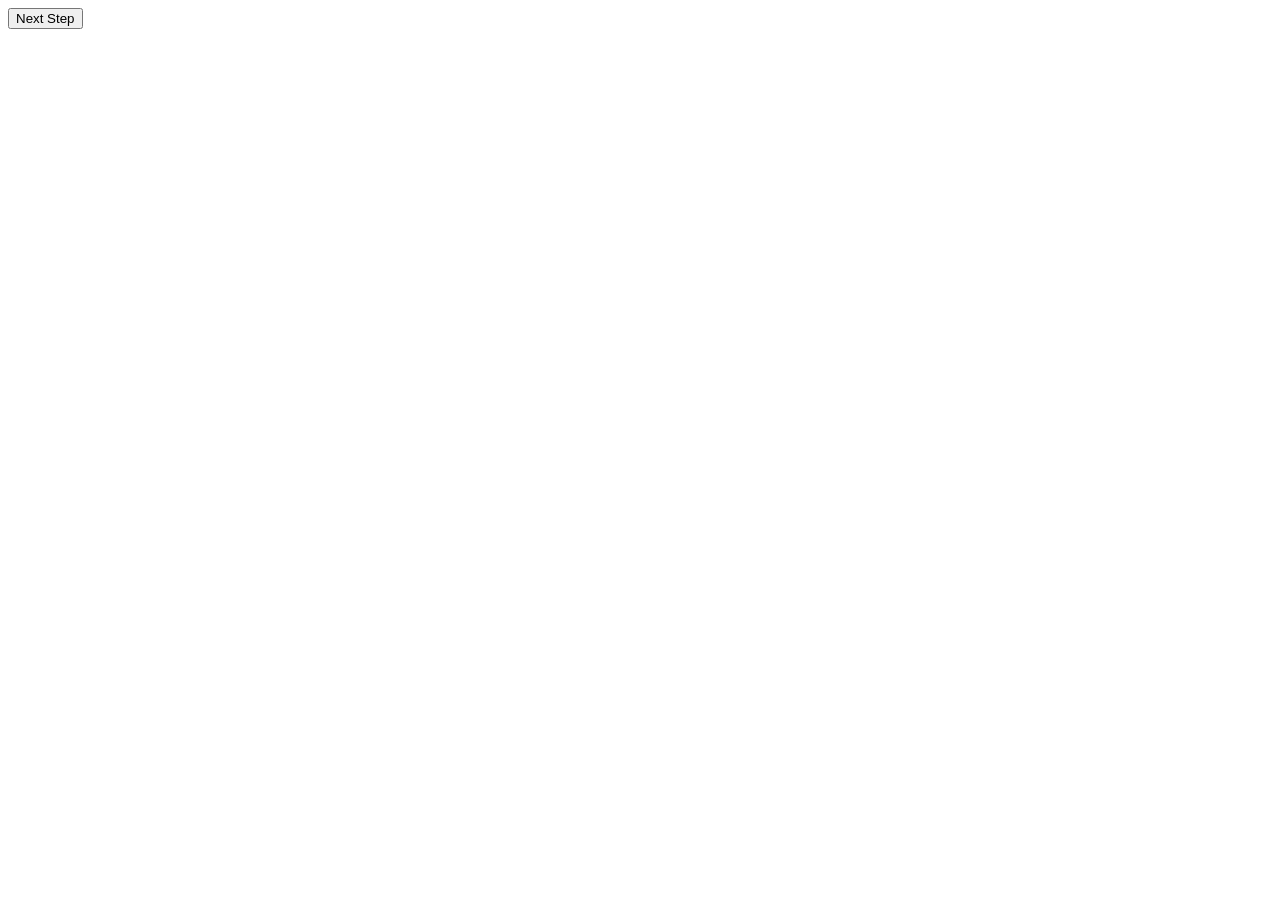
==== index.html @ 6f4abfc7 "Fix file structure and completed index.html" ====
<!DOCTYPE html>
<html lang="en">
<head>
  <meta charset="UTF-8">
  <meta name="viewport" content="width=device-width, initial-scale=1.0">
  <title>Compute Metrics Hub</title>
</head>
<body>
  <!-- Target element for FormWizard class -->
  <button id="nextBtn">Next Step</button>

  <!-- type="module" is strictly required to enable ES6 import/export syntax -->
  <script type="module" src="./assets/js/main.js"></script>
</body>
</html>
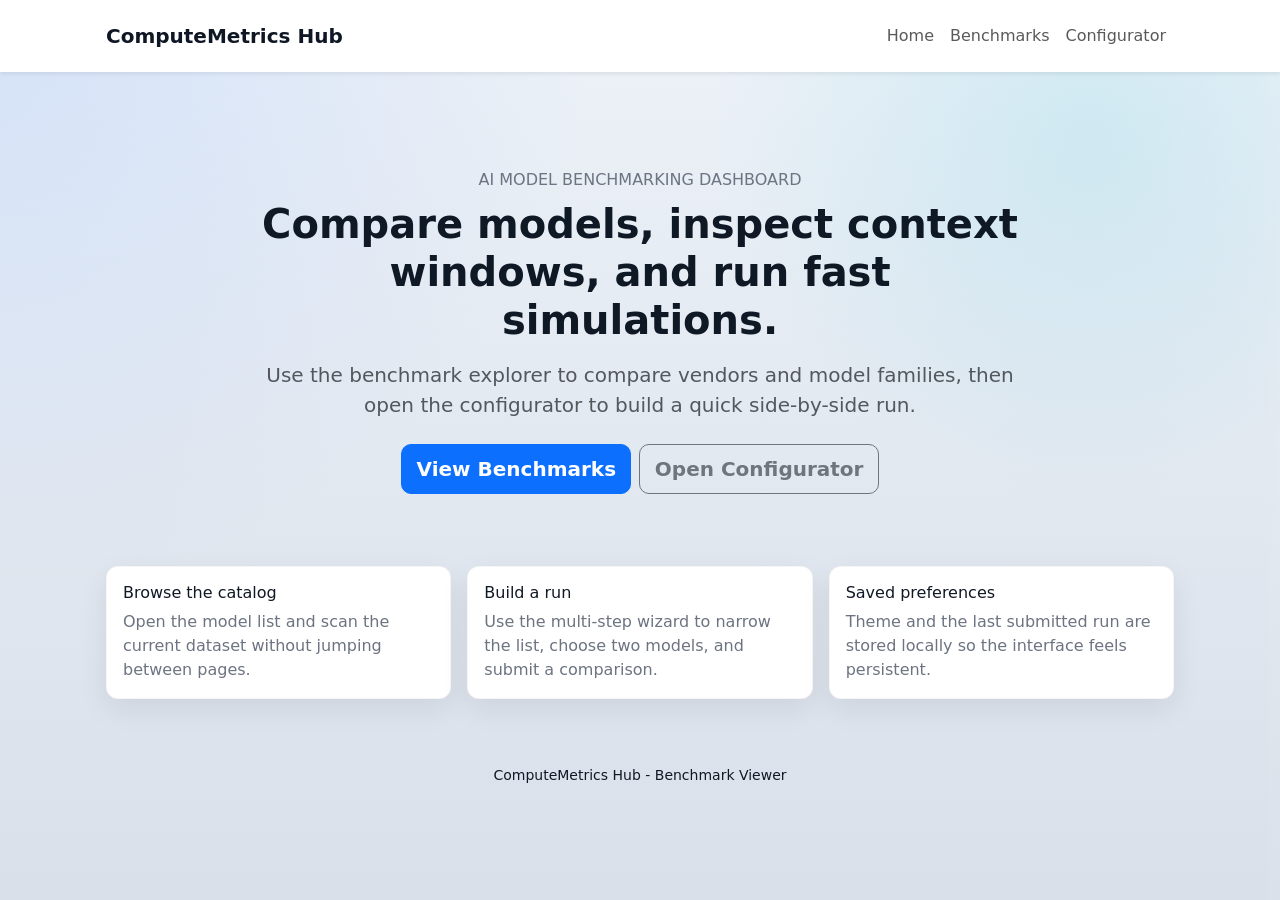
==== commit 962c1616: "Improve UI, tests, and benchmark flow" ====
--- a/index.html
+++ b/index.html
@@ -1,15 +1,73 @@
-<!DOCTYPE html>
+<!doctype html>
 <html lang="en">
 <head>
-  <meta charset="UTF-8">
-  <meta name="viewport" content="width=device-width, initial-scale=1.0">
-  <title>Compute Metrics Hub</title>
+  <meta charset="utf-8" />
+  <meta name="viewport" content="width=device-width,initial-scale=1" />
+  <title>ComputeMetrics Hub - Home</title>
+
+  <link href="https://cdn.jsdelivr.net/npm/bootstrap@5.3.0/dist/css/bootstrap.min.css" rel="stylesheet">
+  <link rel="stylesheet" href="assets/css/styles.css">
 </head>
 <body>
-  <!-- Target element for FormWizard class -->
-  <button id="nextBtn">Next Step</button>
+  <header class="site-header">
+    <nav class="navbar navbar-expand-lg navbar-light bg-white shadow-sm">
+      <div class="container">
+        <a class="navbar-brand fw-bold" href="index.html">ComputeMetrics Hub</a>
+        <button class="navbar-toggler" type="button" data-bs-toggle="collapse" data-bs-target="#navMenu" aria-label="Toggle navigation">
+          <span class="navbar-toggler-icon"></span>
+        </button>
+        <div class="collapse navbar-collapse" id="navMenu">
+          <ul class="navbar-nav ms-auto">
+            <li class="nav-item"><a class="nav-link" href="index.html">Home</a></li>
+            <li class="nav-item"><a class="nav-link" href="benchmarks.html">Benchmarks</a></li>
+            <li class="nav-item"><a class="nav-link" href="configurator.html">Configurator</a></li>
+          </ul>
+        </div>
+      </div>
+    </nav>
+  </header>
 
-  <!-- type="module" is strictly required to enable ES6 import/export syntax -->
-  <script type="module" src="./assets/js/main.js"></script>
+  <main class="container py-5">
+    <section class="hero text-center py-5 mb-4">
+      <div class="hero-inner mx-auto" style="max-width: 780px;">
+        <p class="small-muted text-uppercase mb-2">AI Model Benchmarking Dashboard</p>
+        <h1 class="display-6 fw-semibold mb-3">Compare models, inspect context windows, and run fast simulations.</h1>
+        <p class="lead text-muted mb-4">
+          Use the benchmark explorer to compare vendors and model families, then open the configurator to build a quick side-by-side run.
+        </p>
+        <div class="d-flex flex-column flex-sm-row justify-content-center gap-2">
+          <a class="btn btn-primary btn-lg" href="benchmarks.html">View Benchmarks</a>
+          <a class="btn btn-outline-secondary btn-lg" href="configurator.html">Open Configurator</a>
+        </div>
+      </div>
+    </section>
+
+    <section class="row g-3">
+      <div class="col-md-4">
+        <div class="selector-card h-100">
+          <h2 class="h6 mb-2">Browse the catalog</h2>
+          <p class="small-muted mb-0">Open the model list and scan the current dataset without jumping between pages.</p>
+        </div>
+      </div>
+      <div class="col-md-4">
+        <div class="selector-card h-100">
+          <h2 class="h6 mb-2">Build a run</h2>
+          <p class="small-muted mb-0">Use the multi-step wizard to narrow the list, choose two models, and submit a comparison.</p>
+        </div>
+      </div>
+      <div class="col-md-4">
+        <div class="selector-card h-100">
+          <h2 class="h6 mb-2">Saved preferences</h2>
+          <p class="small-muted mb-0">Theme and the last submitted run are stored locally so the interface feels persistent.</p>
+        </div>
+      </div>
+    </section>
+  </main>
+
+  <footer class="text-center py-3">
+    <small>ComputeMetrics Hub - Benchmark Viewer</small>
+  </footer>
+
+  <script src="https://cdn.jsdelivr.net/npm/bootstrap@5.3.0/dist/js/bootstrap.bundle.min.js"></script>
 </body>
-</html>+</html>
--- a/assets/css/styles.css
+++ b/assets/css/styles.css
@@ -0,0 +1,219 @@
+/* Hand-tuned theme for ComputeMetrics Hub.
+   Clean surfaces, soft contrast, and a little motion so the app feels intentional. */
+:root{
+  --bg:#d9e0ea;
+  --bg-accent: radial-gradient(circle at top left, rgba(105, 158, 255, 0.18), transparent 38%),
+               radial-gradient(circle at 85% 15%, rgba(6, 182, 212, 0.12), transparent 28%),
+               linear-gradient(180deg, #edf2f8 0%, #d9e0ea 100%);
+  --panel:#ffffff;
+  --muted:#6b7280;
+  --text:#0f1724;
+  --accent:#89b2ef;
+  --cta-gradient: linear-gradient(90deg,#0d6efd,#06b6d4);
+  --card-radius:12px;
+  --glass: rgba(15,23,36,0.03);
+  --shadow: 0 10px 30px rgba(2, 6, 23, 0.08);
+}
+
+:root[data-theme="dark"]{
+  --bg: #071025;
+  --bg-accent: radial-gradient(circle at top left, rgba(96, 165, 250, 0.18), transparent 35%),
+               radial-gradient(circle at 85% 15%, rgba(110, 231, 183, 0.10), transparent 25%),
+               linear-gradient(180deg, #06101f 0%, #071025 100%);
+  --panel: rgba(255,255,255,0.03);
+  --muted:#9aa4b2;
+  --text:#e6eef8;
+  --accent:#60a5fa;
+  --cta-gradient: linear-gradient(90deg,#60a5fa,#6ee7b7);
+  --shadow: 0 18px 42px rgba(0,0,0,0.22);
+}
+
+*{box-sizing:border-box}
+html,body{height:100%}
+body{
+  margin:0;
+  font-family:Inter, system-ui, -apple-system, "Segoe UI", Roboto, "Helvetica Neue", Arial;
+  background:var(--bg-accent), var(--bg);
+  color:var(--text);
+  -webkit-font-smoothing:antialiased;
+  -moz-osx-font-smoothing:grayscale;
+  padding-bottom:40px;
+  position:relative;
+}
+
+body::before{
+  content:'';
+  position:fixed;
+  inset:0;
+  pointer-events:none;
+  background:
+    linear-gradient(rgba(255,255,255,0.04), rgba(255,255,255,0.04)),
+    linear-gradient(90deg, transparent 0, transparent 98%, rgba(255,255,255,0.12) 100%);
+  mix-blend-mode:soft-light;
+  opacity:.35;
+}
+
+/* Header */
+.navbar{background:transparent;padding:1rem 0}
+.navbar-brand{font-weight:700;color:var(--text)}
+
+/* Controls */
+.input-group-text{background:transparent;border:1px solid rgba(0,0,0,0.06);color:var(--muted)}
+.form-control{background:var(--panel);border:1px solid rgba(0,0,0,0.06);color:var(--text)}
+.form-select{background:var(--panel);border:1px solid rgba(0,0,0,0.06);color:var(--text)}
+.small-muted{color:var(--muted)}
+
+/* Compare panel layout */
+.compare-panel{display:grid;grid-template-columns:1fr 220px 1fr;gap:1rem;align-items:start}
+@media(max-width:900px){ .compare-panel{grid-template-columns:1fr; } .compare-center{order:3} }
+
+/* Selector card */
+.selector-card{
+  background:var(--panel);
+  border-radius:var(--card-radius);
+  padding:1rem;
+  box-shadow:var(--shadow);
+  border:1px solid rgba(0,0,0,0.04);
+  transition: transform .2s ease, box-shadow .2s ease, border-color .2s ease;
+}
+.selector-card:hover{
+  transform: translateY(-2px);
+  box-shadow: 0 16px 34px rgba(2,6,23,0.10);
+}
+
+/* Center column */
+.compare-center{
+  display:flex;
+  align-items:center;
+  justify-content:center;
+  pointer-events:auto; /* ensure center doesn't block selects */
+}
+.compare-center-inner{display:flex;flex-direction:column;align-items:center;gap:.5rem}
+
+/* Buttons */
+.btn{border-radius:10px;padding:.55rem .9rem;font-weight:600}
+.btn-cta{
+  background:var(--cta-gradient);
+  color:#fff;border:0;
+  box-shadow: 0 8px 20px rgba(13,110,253,0.12);
+  transition:transform .12s ease, box-shadow .12s ease;
+}
+.btn-cta:hover{transform:translateY(-3px)}
+.btn-outline-cta{background:transparent;border:1px solid rgba(0,0,0,0.06);color:var(--text)}
+
+/* Listbox styling */
+.listbox{height:320px;overflow:auto;padding:.25rem;color:var(--text);background:var(--panel)}
+.listbox option{padding:.35rem;color:var(--text);background:var(--panel)}
+
+/* Comparison card */
+.compare-card{
+  background:var(--panel);
+  border-radius:12px;padding:1rem;border:1px solid rgba(0,0,0,0.04);
+  box-shadow:var(--shadow);
+}
+
+.form-wizard{
+  background:var(--panel);
+  border-radius:12px;
+  padding:1rem;
+  border:1px solid rgba(0,0,0,0.04);
+  box-shadow:var(--shadow);
+}
+.form-step{
+  opacity:0;
+  transform:translateY(10px) scale(.992);
+  transition:opacity .34s ease, transform .34s ease, filter .34s ease;
+}
+.form-step.active{
+  opacity:1;
+  transform:translateY(0) scale(1);
+  filter:none;
+}
+.wizard-step{
+  max-height:0;
+  overflow:hidden;
+  opacity:0;
+  transform:translateY(10px);
+  transition:max-height .42s ease, opacity .32s ease, transform .32s ease;
+}
+.wizard-step.visible{
+  display:block;
+  max-height:420px;
+}
+.wizard-step.active{
+  opacity:1;
+  transform:translateY(0);
+  animation: stepPop .35s ease;
+}
+.wizard-step.hidden{
+  display:none;
+}
+
+/* Utilities */
+.container{max-width:1100px;padding:0 1rem}
+.table-light{background:transparent}
+
+:root[data-theme="dark"] .form-control,
+:root[data-theme="dark"] .form-select,
+:root[data-theme="dark"] .listbox,
+:root[data-theme="dark"] .listbox option {
+  background: rgba(255,255,255,0.02);
+  color: var(--text);
+  border-color: rgba(255,255,255,0.04);
+}
+
+.wizard-step label,
+.wizard-step p{
+  margin-bottom:.5rem;
+}
+
+.run-spinner {
+  width: 36px;
+  height: 36px;
+  border-radius: 50%;
+  border: 4px solid rgba(0,0,0,0.08);
+  border-top-color: var(--accent, #0d6efd);
+  animation: spin 1s linear infinite;
+  display:inline-block;
+  vertical-align:middle;
+  margin-right:.5rem;
+}
+@keyframes spin { to { transform: rotate(360deg); } }
+
+@keyframes stepPop {
+  0% { transform: translateY(12px) scale(.985); }
+  100% { transform: translateY(0) scale(1); }
+}
+
+/* Result card entrance */
+.compare-card {
+  opacity: 0;
+  transform: translateY(8px) scale(.995);
+  transition: opacity .36s ease, transform .36s ease;
+}
+.compare-card.visible {
+  opacity: 1;
+  transform: translateY(0) scale(1);
+}
+
+/* Running state highlight */
+.compare-card.running {
+  box-shadow: 0 18px 48px rgba(13,110,253,0.08);
+  border-color: rgba(13,110,253,0.12);
+}
+
+/* Small progress bar */
+.run-progress {
+  height: 6px;
+  background: linear-gradient(90deg, rgba(13,110,253,0.18), rgba(6,182,212,0.18));
+  border-radius: 6px;
+  overflow: hidden;
+  position: relative;
+}
+.run-progress > i {
+  display:block;
+  height:100%;
+  width:0%;
+  background: linear-gradient(90deg, var(--accent, #0d6efd), #06b6d4);
+  transition: width .6s linear;
+}
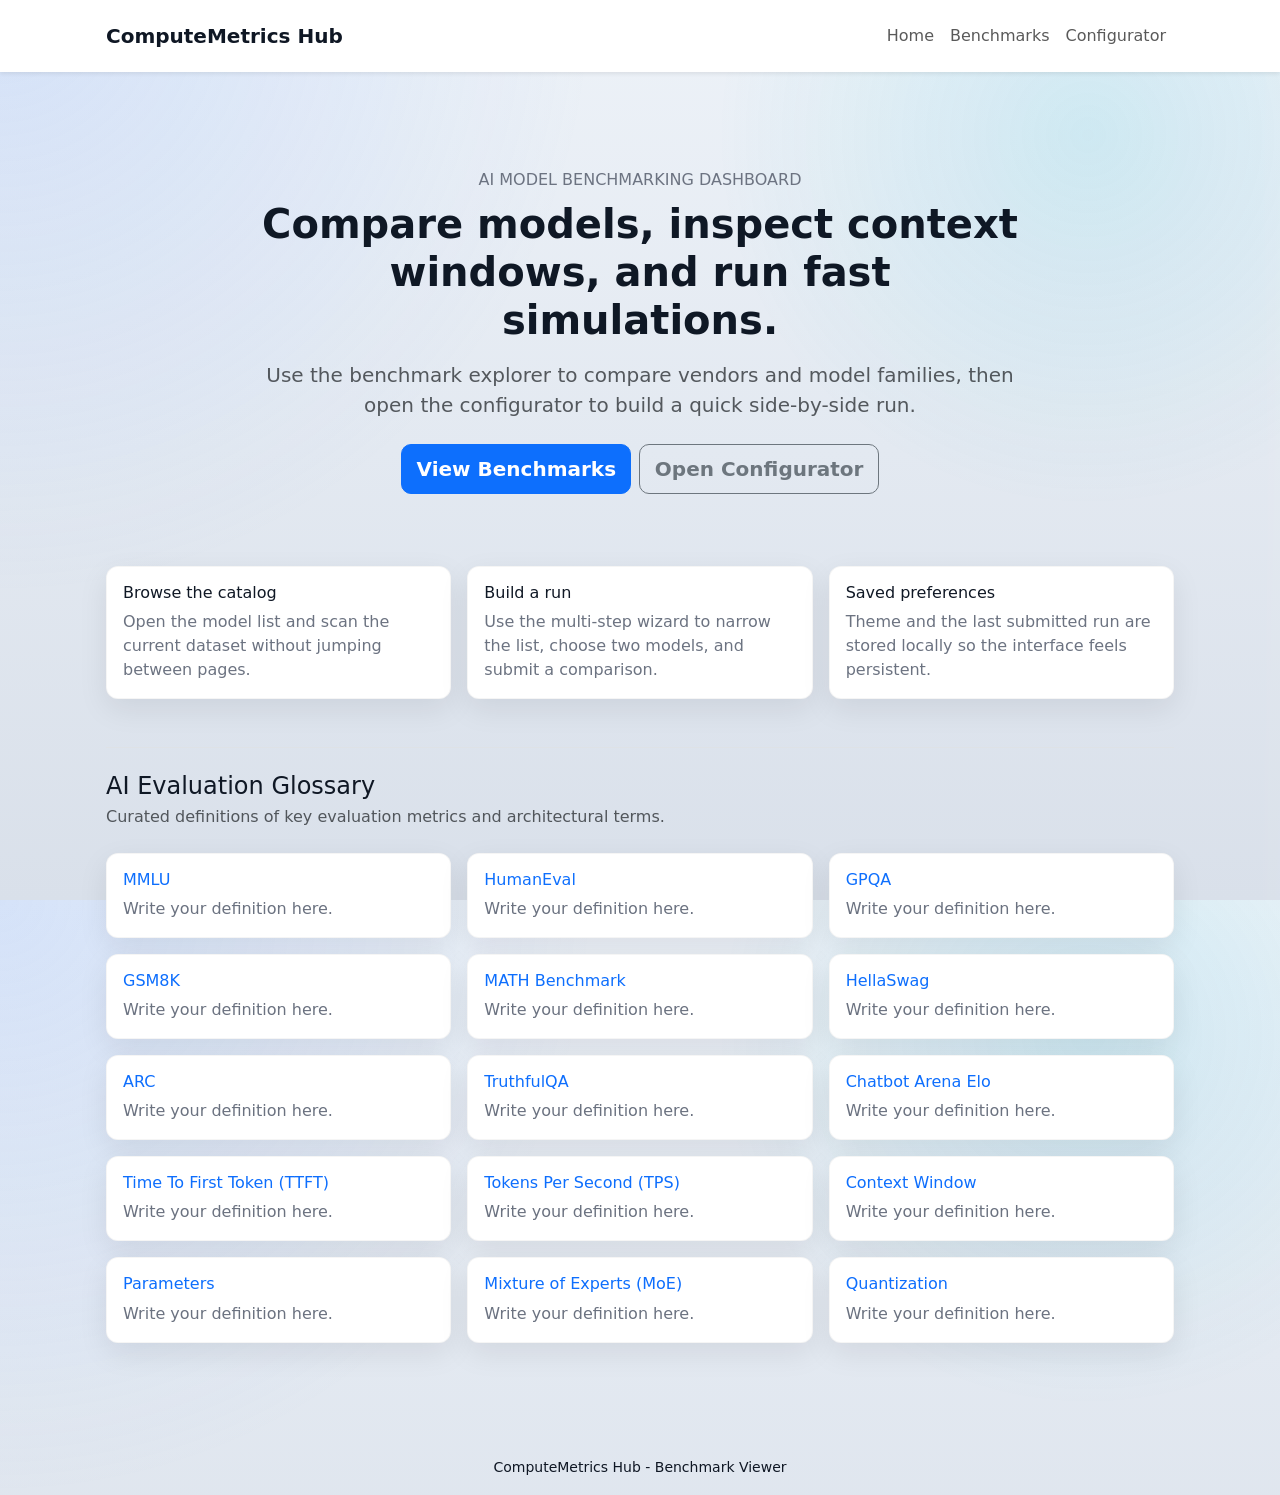
==== commit c199825b: "feat(ui): scaffold AI evaluation glossary section Added a 15-item grid to index.html to satisfy the " ====
--- a/index.html
+++ b/index.html
@@ -4,7 +4,6 @@
   <meta charset="utf-8" />
   <meta name="viewport" content="width=device-width,initial-scale=1" />
   <title>ComputeMetrics Hub - Home</title>
-
   <link href="https://cdn.jsdelivr.net/npm/bootstrap@5.3.0/dist/css/bootstrap.min.css" rel="stylesheet">
   <link rel="stylesheet" href="assets/css/styles.css">
 </head>
@@ -62,6 +61,121 @@
         </div>
       </div>
     </section>
+
+    <!-- NEW CURATED CONTENT SECTION (15 ITEMS) -->
+    <section id="benchmark-glossary" class="mt-5 mb-5 border-top pt-4">
+      <div class="d-flex flex-column mb-4">
+        <h3 class="h4 mb-1">AI Evaluation Glossary</h3>
+        <p class="text-muted mb-0">Curated definitions of key evaluation metrics and architectural terms.</p>
+      </div>
+      <div class="row g-3">
+        <!-- Item 1 -->
+        <div class="col-md-4">
+          <div class="selector-card h-100">
+            <h4 class="h6 mb-2 text-primary">MMLU</h4>
+            <p class="small-muted mb-0">Write your definition here.</p>
+          </div>
+        </div>
+        <!-- Item 2 -->
+        <div class="col-md-4">
+          <div class="selector-card h-100">
+            <h4 class="h6 mb-2 text-primary">HumanEval</h4>
+            <p class="small-muted mb-0">Write your definition here.</p>
+          </div>
+        </div>
+        <!-- Item 3 -->
+        <div class="col-md-4">
+          <div class="selector-card h-100">
+            <h4 class="h6 mb-2 text-primary">GPQA</h4>
+            <p class="small-muted mb-0">Write your definition here.</p>
+          </div>
+        </div>
+        <!-- Item 4 -->
+        <div class="col-md-4">
+          <div class="selector-card h-100">
+            <h4 class="h6 mb-2 text-primary">GSM8K</h4>
+            <p class="small-muted mb-0">Write your definition here.</p>
+          </div>
+        </div>
+        <!-- Item 5 -->
+        <div class="col-md-4">
+          <div class="selector-card h-100">
+            <h4 class="h6 mb-2 text-primary">MATH Benchmark</h4>
+            <p class="small-muted mb-0">Write your definition here.</p>
+          </div>
+        </div>
+        <!-- Item 6 -->
+        <div class="col-md-4">
+          <div class="selector-card h-100">
+            <h4 class="h6 mb-2 text-primary">HellaSwag</h4>
+            <p class="small-muted mb-0">Write your definition here.</p>
+          </div>
+        </div>
+        <!-- Item 7 -->
+        <div class="col-md-4">
+          <div class="selector-card h-100">
+            <h4 class="h6 mb-2 text-primary">ARC</h4>
+            <p class="small-muted mb-0">Write your definition here.</p>
+          </div>
+        </div>
+        <!-- Item 8 -->
+        <div class="col-md-4">
+          <div class="selector-card h-100">
+            <h4 class="h6 mb-2 text-primary">TruthfulQA</h4>
+            <p class="small-muted mb-0">Write your definition here.</p>
+          </div>
+        </div>
+        <!-- Item 9 -->
+        <div class="col-md-4">
+          <div class="selector-card h-100">
+            <h4 class="h6 mb-2 text-primary">Chatbot Arena Elo</h4>
+            <p class="small-muted mb-0">Write your definition here.</p>
+          </div>
+        </div>
+        <!-- Item 10 -->
+        <div class="col-md-4">
+          <div class="selector-card h-100">
+            <h4 class="h6 mb-2 text-primary">Time To First Token (TTFT)</h4>
+            <p class="small-muted mb-0">Write your definition here.</p>
+          </div>
+        </div>
+        <!-- Item 11 -->
+        <div class="col-md-4">
+          <div class="selector-card h-100">
+            <h4 class="h6 mb-2 text-primary">Tokens Per Second (TPS)</h4>
+            <p class="small-muted mb-0">Write your definition here.</p>
+          </div>
+        </div>
+        <!-- Item 12 -->
+        <div class="col-md-4">
+          <div class="selector-card h-100">
+            <h4 class="h6 mb-2 text-primary">Context Window</h4>
+            <p class="small-muted mb-0">Write your definition here.</p>
+          </div>
+        </div>
+        <!-- Item 13 -->
+        <div class="col-md-4">
+          <div class="selector-card h-100">
+            <h4 class="h6 mb-2 text-primary">Parameters</h4>
+            <p class="small-muted mb-0">Write your definition here.</p>
+          </div>
+        </div>
+        <!-- Item 14 -->
+        <div class="col-md-4">
+          <div class="selector-card h-100">
+            <h4 class="h6 mb-2 text-primary">Mixture of Experts (MoE)</h4>
+            <p class="small-muted mb-0">Write your definition here.</p>
+          </div>
+        </div>
+        <!-- Item 15 -->
+        <div class="col-md-4">
+          <div class="selector-card h-100">
+            <h4 class="h6 mb-2 text-primary">Quantization</h4>
+            <p class="small-muted mb-0">Write your definition here.</p>
+          </div>
+        </div>
+      </div>
+    </section>
   </main>
 
   <footer class="text-center py-3">
@@ -70,4 +184,4 @@
 
   <script src="https://cdn.jsdelivr.net/npm/bootstrap@5.3.0/dist/js/bootstrap.bundle.min.js"></script>
 </body>
-</html>
+</html>
--- a/assets/css/styles.css
+++ b/assets/css/styles.css
@@ -119,6 +119,20 @@
   border:1px solid rgba(0,0,0,0.04);
   box-shadow:var(--shadow);
 }
+
+.state-panel{
+  min-height: 96px;
+}
+
+.catalog-shell[aria-busy="true"],
+#catalogTableWrapper[aria-busy="true"]{
+  opacity:.92;
+}
+
+.catalog-state-row td{
+  padding: 1.25rem;
+}
+
 .form-step{
   opacity:0;
   transform:translateY(10px) scale(.992);
@@ -202,6 +216,42 @@
   border-color: rgba(13,110,253,0.12);
 }
 
+.visual-compare-panel{
+  border:1px solid rgba(0,0,0,0.06);
+  border-radius:8px;
+  padding:1rem;
+  background:rgba(255,255,255,0.42);
+}
+
+.metric-bar-stack{
+  display:grid;
+  gap:1rem;
+}
+
+.metric-bar-group{
+  padding:.85rem;
+  border-radius:8px;
+  background:rgba(15,23,36,0.025);
+}
+
+.compare-progress{
+  height:14px;
+  background:rgba(15,23,36,0.08);
+}
+
+:root[data-theme="dark"] .visual-compare-panel{
+  background:rgba(255,255,255,0.025);
+  border-color:rgba(255,255,255,0.08);
+}
+
+:root[data-theme="dark"] .metric-bar-group{
+  background:rgba(255,255,255,0.025);
+}
+
+:root[data-theme="dark"] .compare-progress{
+  background:rgba(255,255,255,0.08);
+}
+
 /* Small progress bar */
 .run-progress {
   height: 6px;
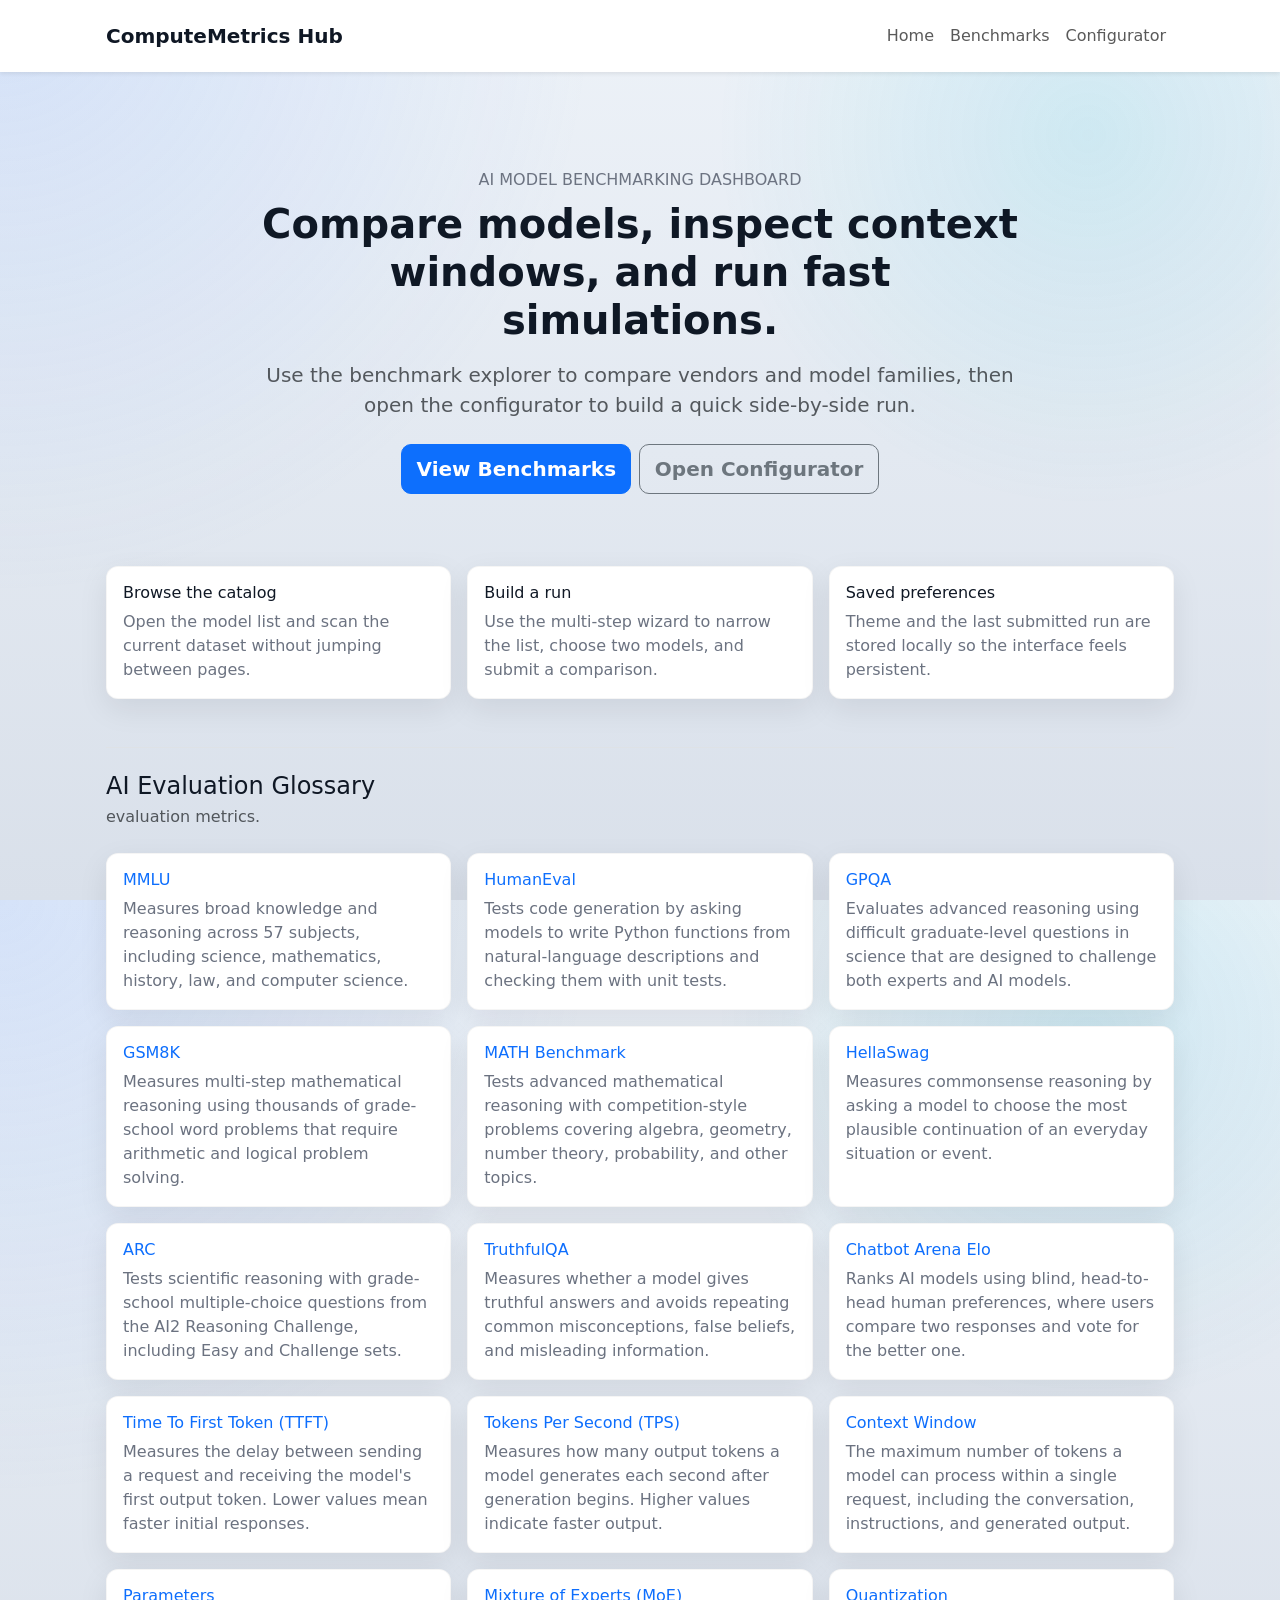
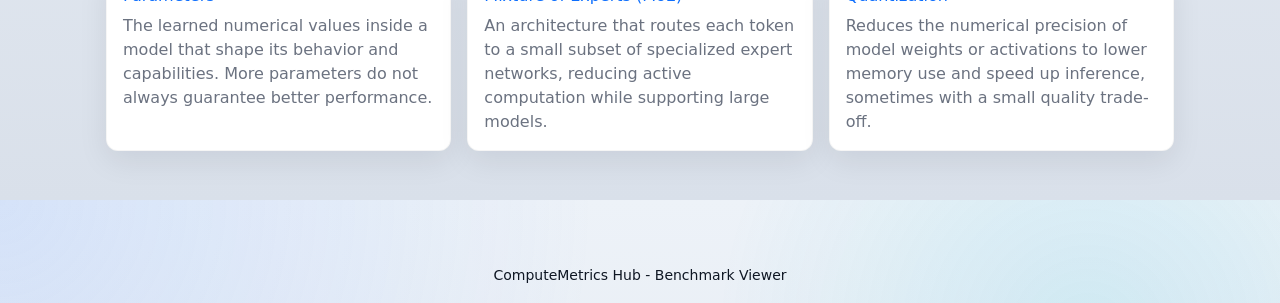
==== commit 45ac5f59: "docs: finalize README for grading, add transition comments" ====
--- a/index.html
+++ b/index.html
@@ -62,116 +62,116 @@
       </div>
     </section>
 
-    <!-- NEW CURATED CONTENT SECTION (15 ITEMS) -->
+    
     <section id="benchmark-glossary" class="mt-5 mb-5 border-top pt-4">
       <div class="d-flex flex-column mb-4">
         <h3 class="h4 mb-1">AI Evaluation Glossary</h3>
-        <p class="text-muted mb-0">Curated definitions of key evaluation metrics and architectural terms.</p>
+        <p class="text-muted mb-0">evaluation metrics.</p>
       </div>
       <div class="row g-3">
         <!-- Item 1 -->
         <div class="col-md-4">
           <div class="selector-card h-100">
             <h4 class="h6 mb-2 text-primary">MMLU</h4>
-            <p class="small-muted mb-0">Write your definition here.</p>
+            <p class="small-muted mb-0">Measures broad knowledge and reasoning across 57 subjects, including science, mathematics, history, law, and computer science.</p>
           </div>
         </div>
         <!-- Item 2 -->
         <div class="col-md-4">
           <div class="selector-card h-100">
             <h4 class="h6 mb-2 text-primary">HumanEval</h4>
-            <p class="small-muted mb-0">Write your definition here.</p>
+            <p class="small-muted mb-0">Tests code generation by asking models to write Python functions from natural-language descriptions and checking them with unit tests.</p>
           </div>
         </div>
         <!-- Item 3 -->
         <div class="col-md-4">
           <div class="selector-card h-100">
             <h4 class="h6 mb-2 text-primary">GPQA</h4>
-            <p class="small-muted mb-0">Write your definition here.</p>
+            <p class="small-muted mb-0">Evaluates advanced reasoning using difficult graduate-level questions in science that are designed to challenge both experts and AI models.</p>
           </div>
         </div>
         <!-- Item 4 -->
         <div class="col-md-4">
           <div class="selector-card h-100">
             <h4 class="h6 mb-2 text-primary">GSM8K</h4>
-            <p class="small-muted mb-0">Write your definition here.</p>
+            <p class="small-muted mb-0">Measures multi-step mathematical reasoning using thousands of grade-school word problems that require arithmetic and logical problem solving.</p>
           </div>
         </div>
         <!-- Item 5 -->
         <div class="col-md-4">
           <div class="selector-card h-100">
             <h4 class="h6 mb-2 text-primary">MATH Benchmark</h4>
-            <p class="small-muted mb-0">Write your definition here.</p>
+            <p class="small-muted mb-0">Tests advanced mathematical reasoning with competition-style problems covering algebra, geometry, number theory, probability, and other topics.</p>
           </div>
         </div>
         <!-- Item 6 -->
         <div class="col-md-4">
           <div class="selector-card h-100">
             <h4 class="h6 mb-2 text-primary">HellaSwag</h4>
-            <p class="small-muted mb-0">Write your definition here.</p>
+            <p class="small-muted mb-0">Measures commonsense reasoning by asking a model to choose the most plausible continuation of an everyday situation or event.</p>
           </div>
         </div>
         <!-- Item 7 -->
         <div class="col-md-4">
           <div class="selector-card h-100">
             <h4 class="h6 mb-2 text-primary">ARC</h4>
-            <p class="small-muted mb-0">Write your definition here.</p>
+            <p class="small-muted mb-0">Tests scientific reasoning with grade-school multiple-choice questions from the AI2 Reasoning Challenge, including Easy and Challenge sets.</p>
           </div>
         </div>
         <!-- Item 8 -->
         <div class="col-md-4">
           <div class="selector-card h-100">
             <h4 class="h6 mb-2 text-primary">TruthfulQA</h4>
-            <p class="small-muted mb-0">Write your definition here.</p>
+            <p class="small-muted mb-0">Measures whether a model gives truthful answers and avoids repeating common misconceptions, false beliefs, and misleading information.</p>
           </div>
         </div>
         <!-- Item 9 -->
         <div class="col-md-4">
           <div class="selector-card h-100">
             <h4 class="h6 mb-2 text-primary">Chatbot Arena Elo</h4>
-            <p class="small-muted mb-0">Write your definition here.</p>
+            <p class="small-muted mb-0">Ranks AI models using blind, head-to-head human preferences, where users compare two responses and vote for the better one.</p>
           </div>
         </div>
         <!-- Item 10 -->
         <div class="col-md-4">
           <div class="selector-card h-100">
             <h4 class="h6 mb-2 text-primary">Time To First Token (TTFT)</h4>
-            <p class="small-muted mb-0">Write your definition here.</p>
+            <p class="small-muted mb-0">Measures the delay between sending a request and receiving the model's first output token. Lower values mean faster initial responses.</p>
           </div>
         </div>
         <!-- Item 11 -->
         <div class="col-md-4">
           <div class="selector-card h-100">
             <h4 class="h6 mb-2 text-primary">Tokens Per Second (TPS)</h4>
-            <p class="small-muted mb-0">Write your definition here.</p>
+            <p class="small-muted mb-0">Measures how many output tokens a model generates each second after generation begins. Higher values indicate faster output.</p>
           </div>
         </div>
         <!-- Item 12 -->
         <div class="col-md-4">
           <div class="selector-card h-100">
             <h4 class="h6 mb-2 text-primary">Context Window</h4>
-            <p class="small-muted mb-0">Write your definition here.</p>
+            <p class="small-muted mb-0">The maximum number of tokens a model can process within a single request, including the conversation, instructions, and generated output.</p>
           </div>
         </div>
         <!-- Item 13 -->
         <div class="col-md-4">
           <div class="selector-card h-100">
             <h4 class="h6 mb-2 text-primary">Parameters</h4>
-            <p class="small-muted mb-0">Write your definition here.</p>
+            <p class="small-muted mb-0">The learned numerical values inside a model that shape its behavior and capabilities. More parameters do not always guarantee better performance.</p>
           </div>
         </div>
         <!-- Item 14 -->
         <div class="col-md-4">
           <div class="selector-card h-100">
             <h4 class="h6 mb-2 text-primary">Mixture of Experts (MoE)</h4>
-            <p class="small-muted mb-0">Write your definition here.</p>
+            <p class="small-muted mb-0">An architecture that routes each token to a small subset of specialized expert networks, reducing active computation while supporting large models.</p>
           </div>
         </div>
         <!-- Item 15 -->
         <div class="col-md-4">
           <div class="selector-card h-100">
             <h4 class="h6 mb-2 text-primary">Quantization</h4>
-            <p class="small-muted mb-0">Write your definition here.</p>
+            <p class="small-muted mb-0">Reduces the numerical precision of model weights or activations to lower memory use and speed up inference, sometimes with a small quality trade-off.</p>
           </div>
         </div>
       </div>
--- a/assets/css/styles.css
+++ b/assets/css/styles.css
@@ -1,5 +1,5 @@
-/* Hand-tuned theme for ComputeMetrics Hub.
-   Clean surfaces, soft contrast, and a little motion so the app feels intentional. */
+/* Note regarding use of AI: syntaxe and layout was AI written, 
+parameters were hand tweaked */
 :root{
   --bg:#d9e0ea;
   --bg-accent: radial-gradient(circle at top left, rgba(105, 158, 255, 0.18), transparent 38%),
@@ -152,7 +152,7 @@
 }
 .wizard-step.visible{
   display:block;
-  max-height:420px;
+  max-height:720px;
 }
 .wizard-step.active{
   opacity:1;
